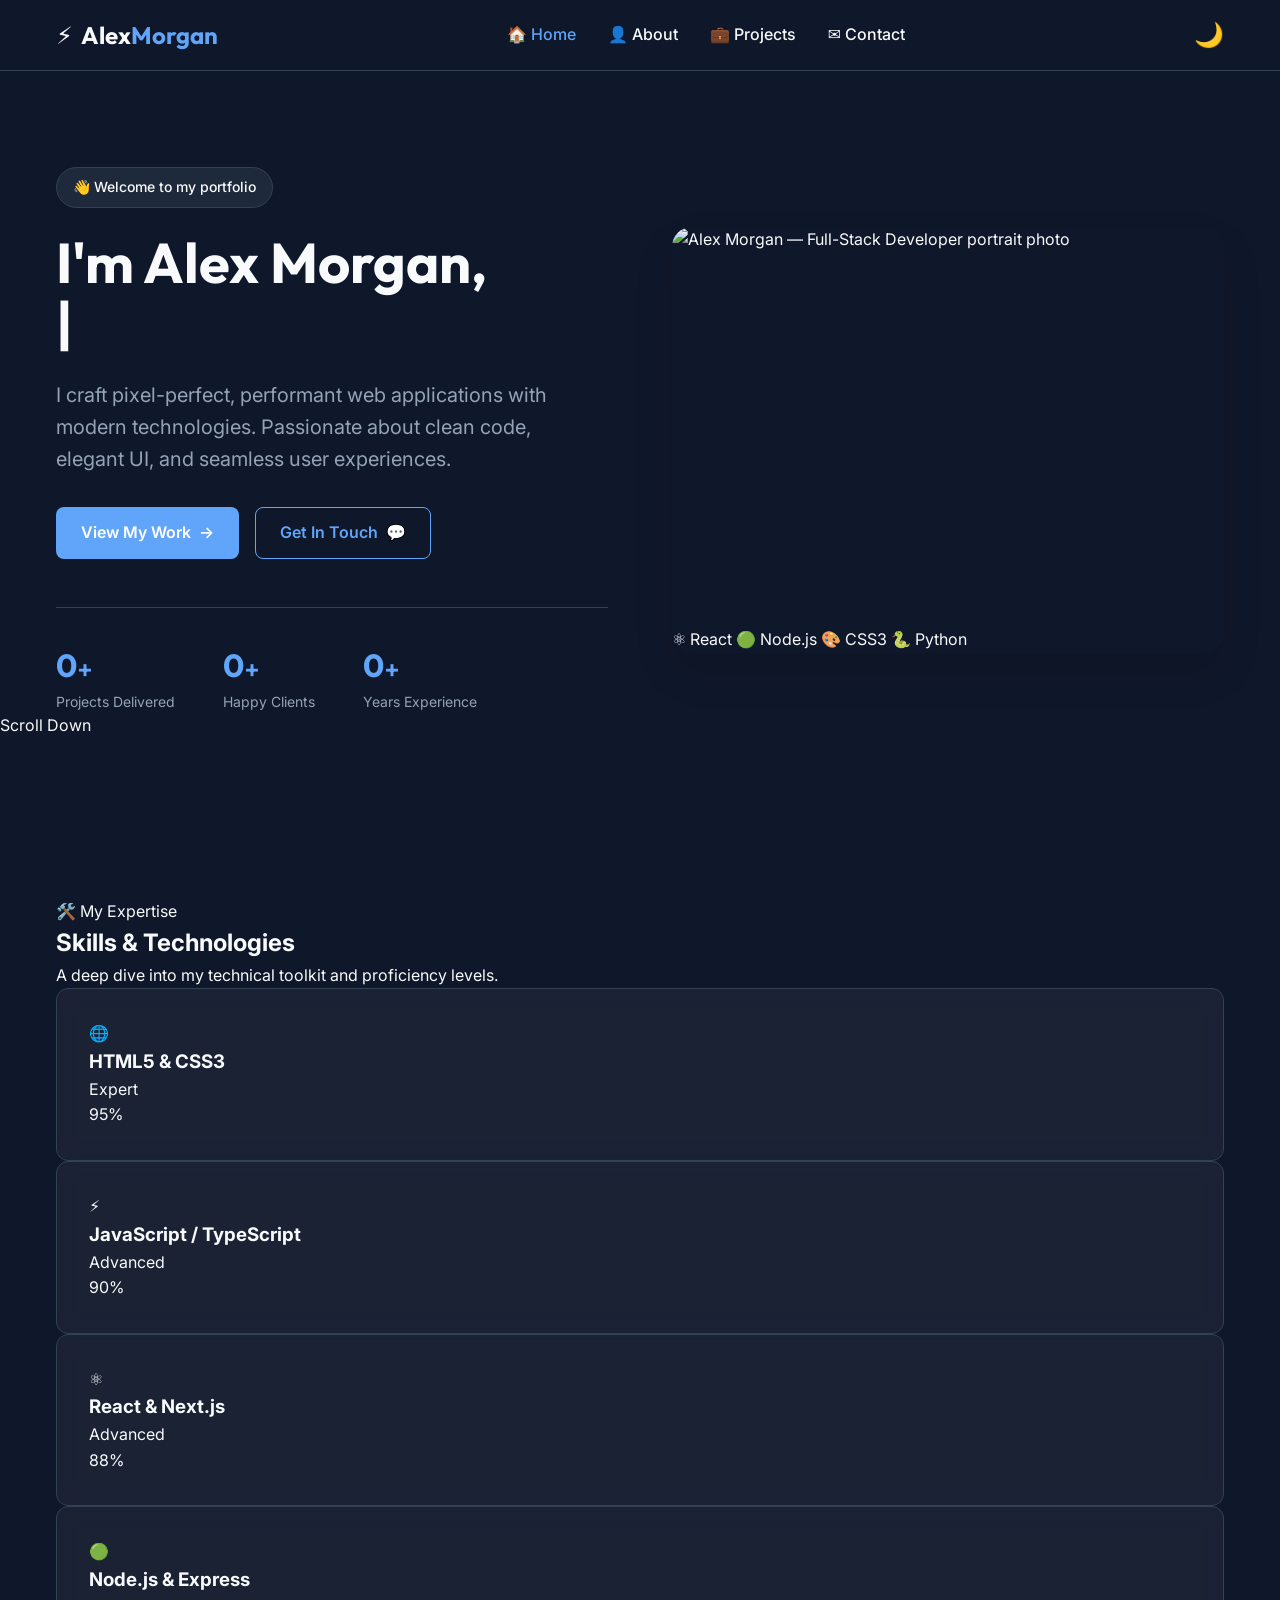
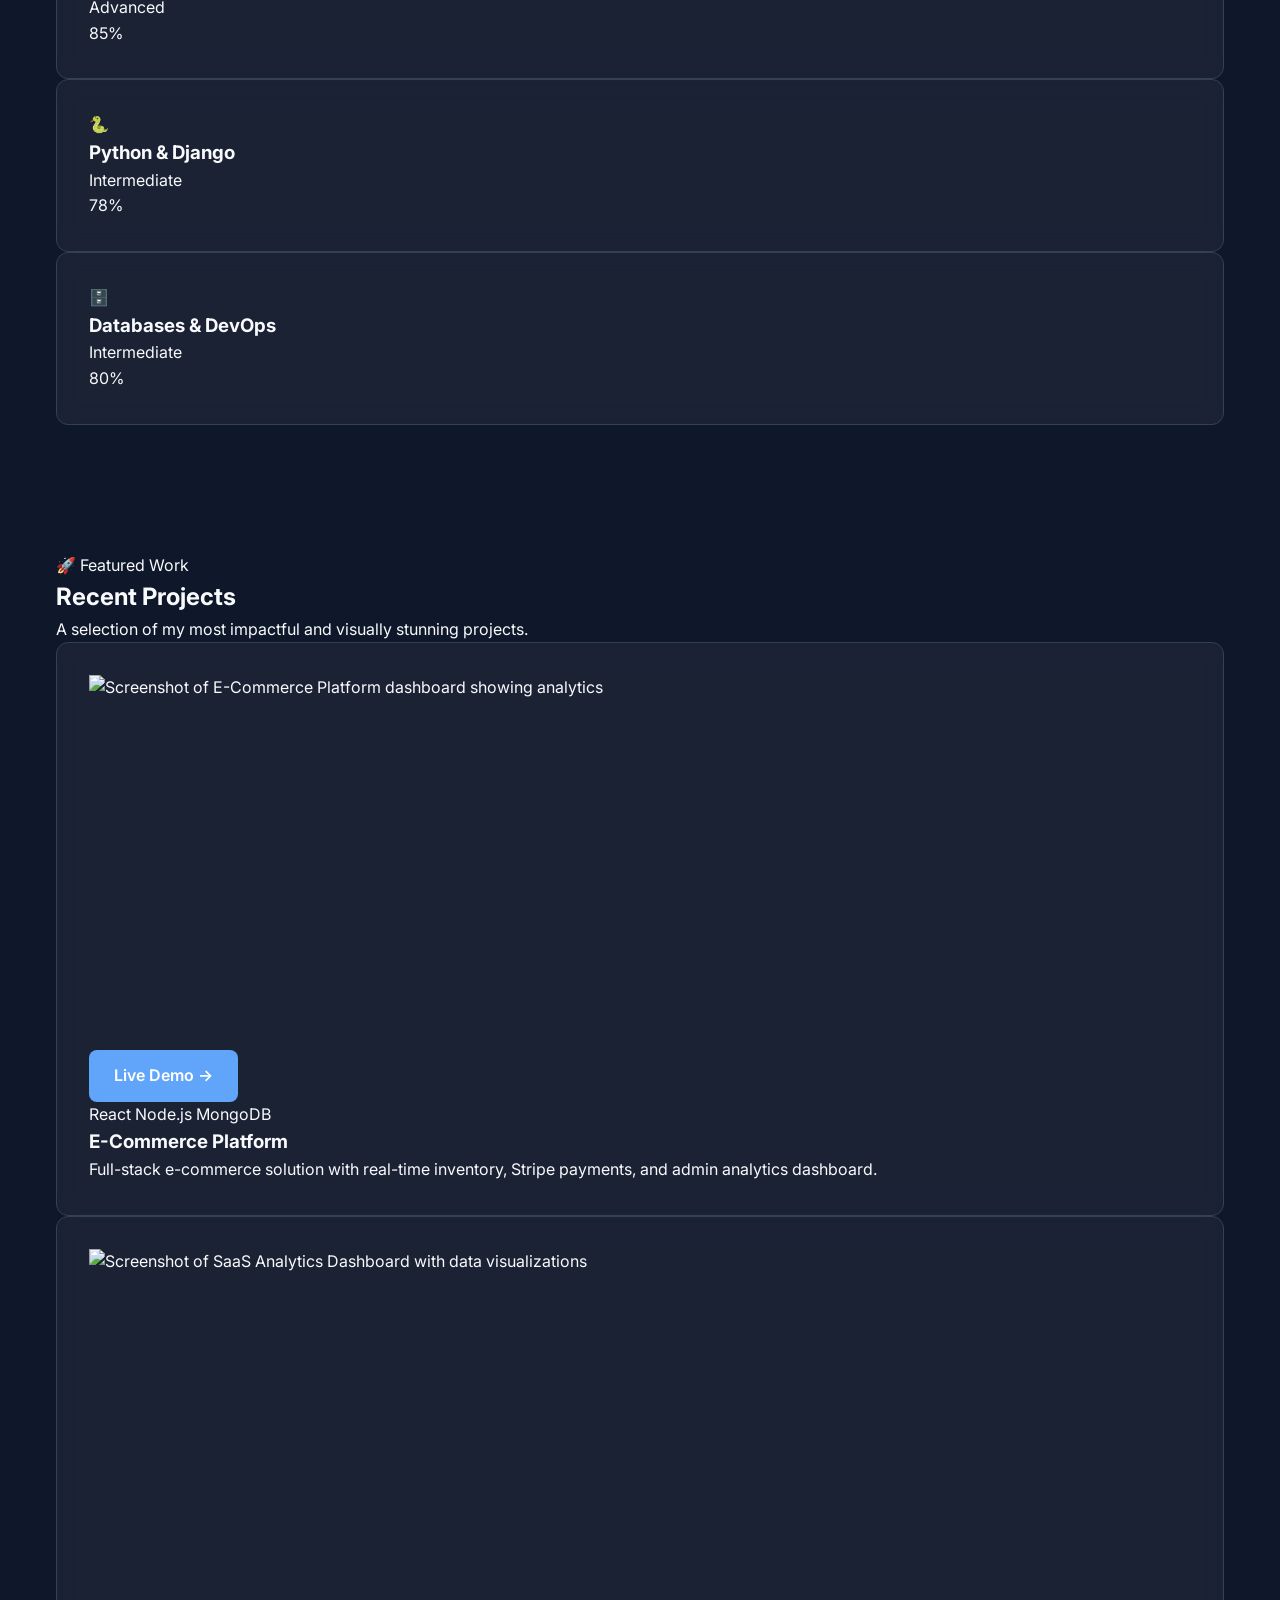
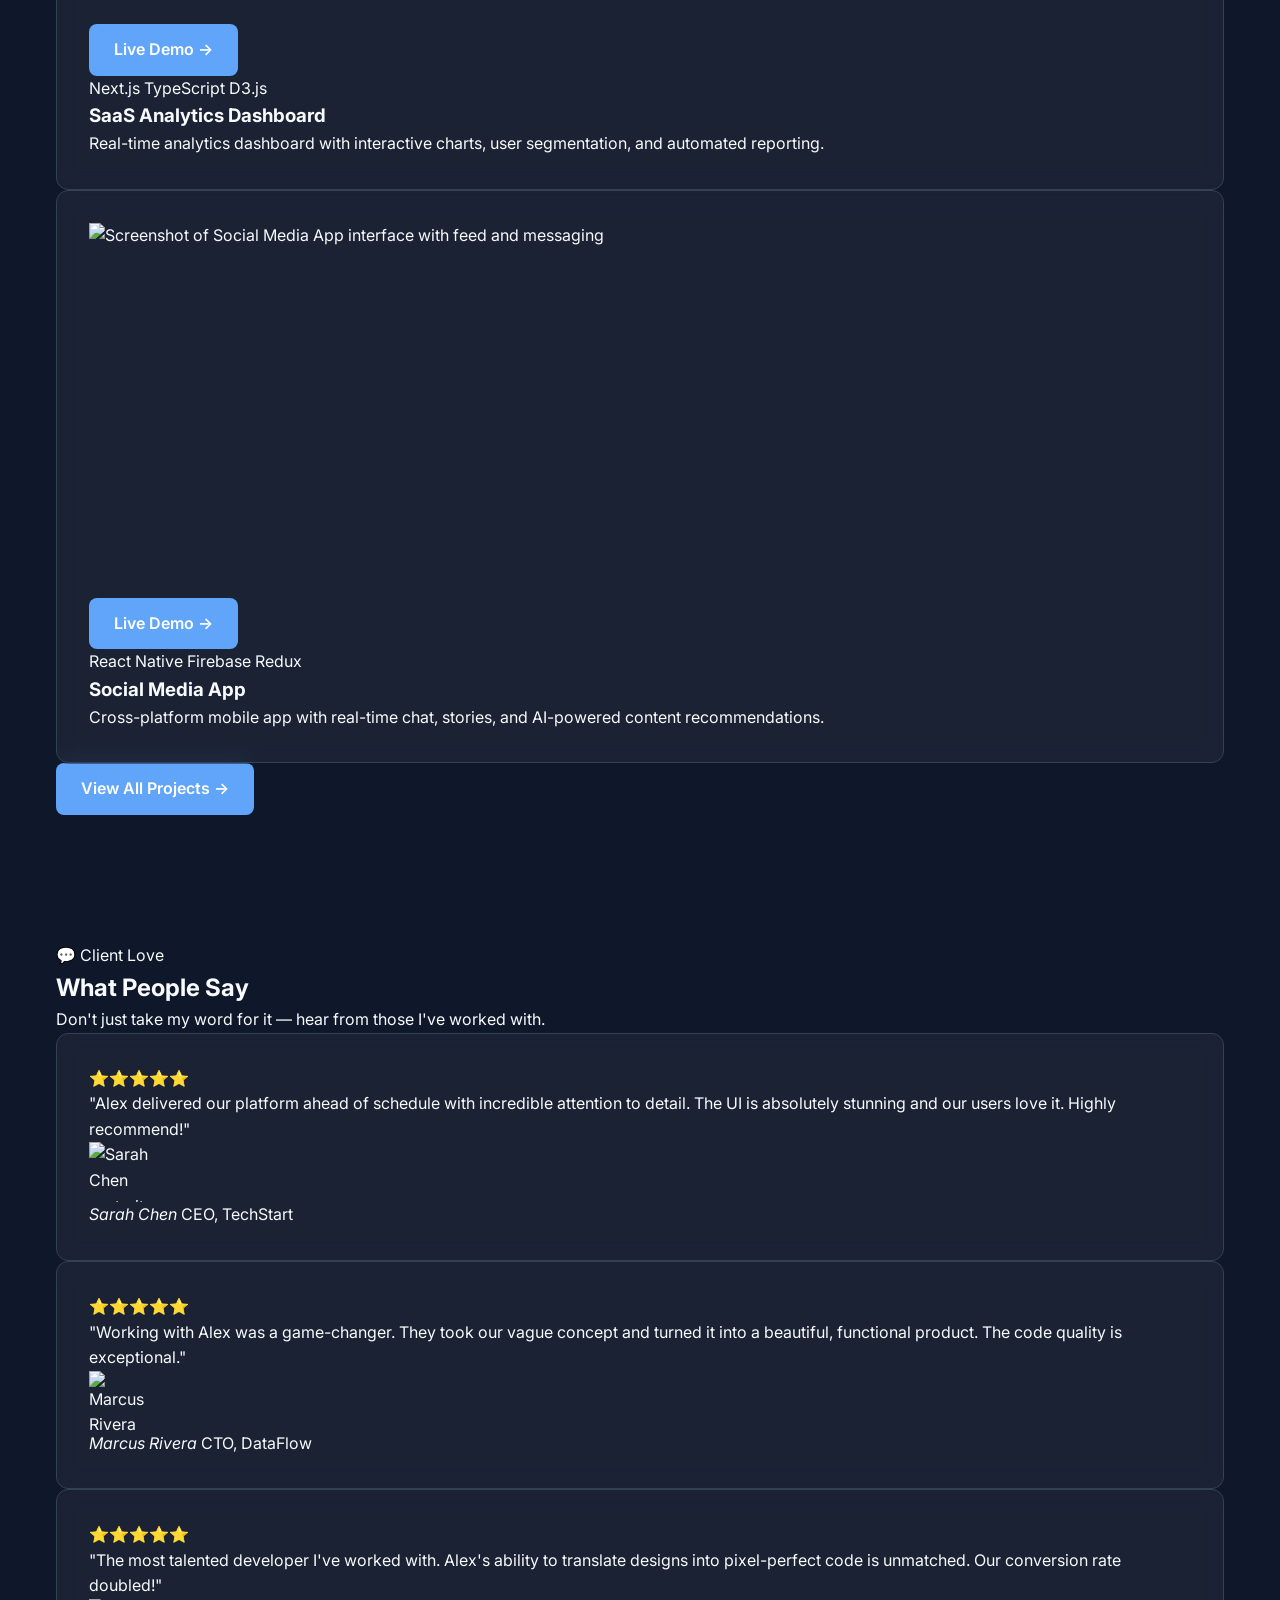
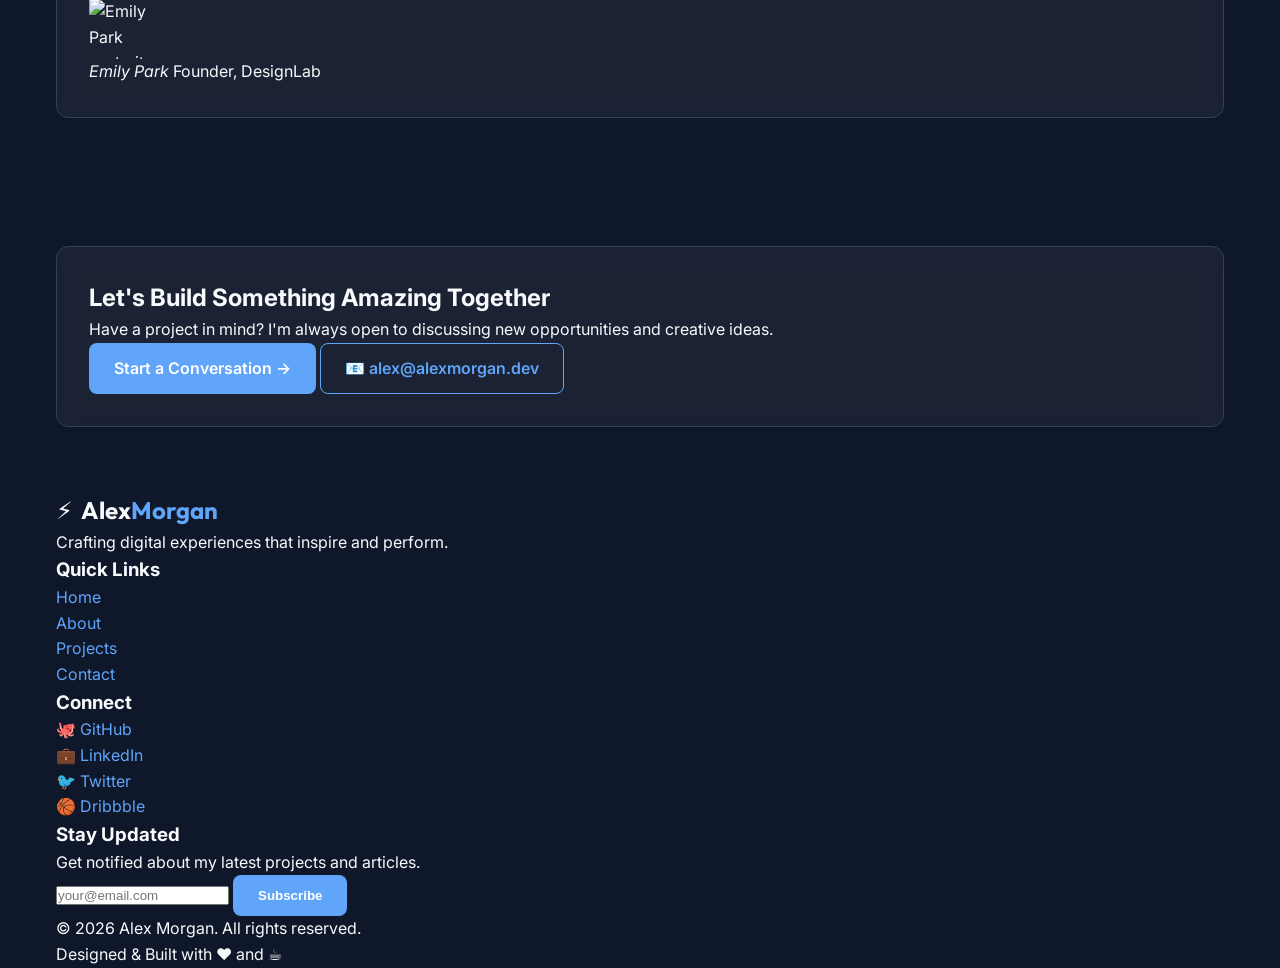
==== Task-2/index.html @ 330549db "feat(task-2): implement advanced responsive css grid layout" ====
<!DOCTYPE html>
<html lang="en" data-theme="dark">
<head>
  <meta charset="UTF-8" />
  <meta name="viewport" content="width=device-width, initial-scale=1.0" />
  <title>Alex Morgan — Full-Stack Developer & Designer</title>
  <meta name="description" content="Alex Morgan is a full-stack developer crafting stunning digital experiences with modern web technologies. View projects, skills, and get in touch." />
  <meta property="og:title" content="Alex Morgan — Full-Stack Developer & Designer" />
  <meta property="og:description" content="Crafting stunning digital experiences with modern web technologies." />
  <meta property="og:type" content="website" />
  <meta property="og:image" content="https://images.unsplash.com/photo-1507003211169-0a1dd7228f2d?w=1200&h=630&fit=crop" />
  <meta name="twitter:card" content="summary_large_image" />
  <link rel="preconnect" href="https://fonts.googleapis.com" />
  <link rel="preconnect" href="https://fonts.gstatic.com" crossorigin />
  <link href="https://fonts.googleapis.com/css2?family=Inter:wght@300;400;500;600;700&family=Outfit:wght@400;500;600;700;800&display=swap" rel="stylesheet" />
  <link rel="stylesheet" href="css/style.css" />
</head>
<body>
  <!-- Animated Background Mesh -->
  <div class="bg-mesh" aria-hidden="true">
    <div class="blob blob--1"></div>
    <div class="blob blob--2"></div>
    <div class="blob blob--3"></div>
  </div>

  <!-- Skip Link -->
  <a href="#main-content" class="skip-link">Skip to main content</a>

  <!-- Header / Navigation -->
  <header class="header" role="banner">
    <nav class="nav container" aria-label="Primary navigation">
      <a href="index.html" class="nav__logo" aria-label="Alex Morgan Home">
        <span class="nav__logo-icon">⚡</span>
        <span class="nav__logo-text">Alex<span class="accent">Morgan</span></span>
      </a>

      <button class="nav__toggle" id="navToggle" aria-label="Toggle navigation menu" aria-expanded="false" aria-controls="navMenu">
        <span class="hamburger"></span>
      </button>

      <ul class="nav__menu" id="navMenu" role="menubar">
        <li role="none"><a href="index.html" class="nav__link" role="menuitem" aria-current="page">🏠 Home</a></li>
        <li role="none"><a href="about.html" class="nav__link" role="menuitem">👤 About</a></li>
        <li role="none"><a href="projects.html" class="nav__link" role="menuitem">💼 Projects</a></li>
        <li role="none"><a href="contact.html" class="nav__link" role="menuitem">✉️ Contact</a></li>
      </ul>

      <button class="theme-toggle" id="themeToggle" aria-label="Toggle dark/light mode" title="Toggle theme">
        <span class="theme-toggle__icon" aria-hidden="true">🌙</span>
      </button>
    </nav>
  </header>

  <!-- Main Content -->
  <main id="main-content">
    <!-- Hero Section -->
    <section class="hero" aria-labelledby="hero-heading">
      <div class="hero__grid container">
        <div class="hero__content">
          <span class="hero__badge scroll-reveal">👋 Welcome to my portfolio</span>
          <h1 id="hero-heading" class="hero__title scroll-reveal">
            I'm Alex Morgan,<br />
            <span class="hero__typed" id="typedText" aria-label="Full-Stack Developer"></span>
            <span class="hero__cursor" aria-hidden="true">|</span>
          </h1>
          <p class="hero__subtitle scroll-reveal">
            I craft pixel-perfect, performant web applications with modern technologies. Passionate about clean code, elegant UI, and seamless user experiences.
          </p>
          <div class="hero__actions scroll-reveal">
            <a href="projects.html" class="btn btn--primary">
              <span>View My Work</span>
              <span aria-hidden="true">→</span>
            </a>
            <a href="contact.html" class="btn btn--outline">
              <span>Get In Touch</span>
              <span aria-hidden="true">💬</span>
            </a>
          </div>
          <div class="hero__stats scroll-reveal">
            <div class="stat">
              <span class="stat__number" data-count="50">0</span><span class="stat__suffix">+</span>
              <span class="stat__label">Projects Delivered</span>
            </div>
            <div class="stat">
              <span class="stat__number" data-count="30">0</span><span class="stat__suffix">+</span>
              <span class="stat__label">Happy Clients</span>
            </div>
            <div class="stat">
              <span class="stat__number" data-count="5">0</span><span class="stat__suffix">+</span>
              <span class="stat__label">Years Experience</span>
            </div>
          </div>
        </div>
        <div class="hero__visual scroll-reveal">
          <div class="hero__avatar-wrapper">
            <img
              src="https://images.unsplash.com/photo-1507003211169-0a1dd7228f2d?w=400&h=400&fit=crop"
              alt="Alex Morgan — Full-Stack Developer portrait photo"
              class="hero__avatar"
              width="400"
              height="400"
              loading="eager"
            />
            <div class="hero__avatar-ring" aria-hidden="true"></div>
            <!-- Floating Badges -->
            <span class="floating-badge floating-badge--1" aria-hidden="true">⚛️ React</span>
            <span class="floating-badge floating-badge--2" aria-hidden="true">🟢 Node.js</span>
            <span class="floating-badge floating-badge--3" aria-hidden="true">🎨 CSS3</span>
            <span class="floating-badge floating-badge--4" aria-hidden="true">🐍 Python</span>
          </div>
        </div>
      </div>
      <div class="hero__scroll-indicator" aria-hidden="true">
        <span>Scroll Down</span>
        <div class="scroll-arrow"></div>
      </div>
    </section>

    <!-- Skills Section -->
    <section class="skills section" aria-labelledby="skills-heading">
      <div class="container">
        <div class="section__header scroll-reveal">
          <span class="section__badge">🛠️ My Expertise</span>
          <h2 id="skills-heading" class="section__title">Skills & Technologies</h2>
          <p class="section__subtitle">A deep dive into my technical toolkit and proficiency levels.</p>
        </div>
        <div class="skills__grid">
          <!-- Skill Card 1 -->
          <div class="skill-card glass-card scroll-reveal" role="article">
            <div class="skill-card__header">
              <span class="skill-card__icon" aria-hidden="true">🌐</span>
              <div>
                <h3 class="skill-card__title">HTML5 & CSS3</h3>
                <span class="skill-card__level">Expert</span>
              </div>
            </div>
            <div class="progress" role="progressbar" aria-valuenow="95" aria-valuemin="0" aria-valuemax="100" aria-label="HTML5 & CSS3 proficiency 95%">
              <div class="progress__bar" data-width="95"></div>
            </div>
            <span class="skill-card__percent">95%</span>
          </div>
          <!-- Skill Card 2 -->
          <div class="skill-card glass-card scroll-reveal" role="article">
            <div class="skill-card__header">
              <span class="skill-card__icon" aria-hidden="true">⚡</span>
              <div>
                <h3 class="skill-card__title">JavaScript / TypeScript</h3>
                <span class="skill-card__level">Advanced</span>
              </div>
            </div>
            <div class="progress" role="progressbar" aria-valuenow="90" aria-valuemin="0" aria-valuemax="100" aria-label="JavaScript proficiency 90%">
              <div class="progress__bar" data-width="90"></div>
            </div>
            <span class="skill-card__percent">90%</span>
          </div>
          <!-- Skill Card 3 -->
          <div class="skill-card glass-card scroll-reveal" role="article">
            <div class="skill-card__header">
              <span class="skill-card__icon" aria-hidden="true">⚛️</span>
              <div>
                <h3 class="skill-card__title">React & Next.js</h3>
                <span class="skill-card__level">Advanced</span>
              </div>
            </div>
            <div class="progress" role="progressbar" aria-valuenow="88" aria-valuemin="0" aria-valuemax="100" aria-label="React proficiency 88%">
              <div class="progress__bar" data-width="88"></div>
            </div>
            <span class="skill-card__percent">88%</span>
          </div>
          <!-- Skill Card 4 -->
          <div class="skill-card glass-card scroll-reveal" role="article">
            <div class="skill-card__header">
              <span class="skill-card__icon" aria-hidden="true">🟢</span>
              <div>
                <h3 class="skill-card__title">Node.js & Express</h3>
                <span class="skill-card__level">Advanced</span>
              </div>
            </div>
            <div class="progress" role="progressbar" aria-valuenow="85" aria-valuemin="0" aria-valuemax="100" aria-label="Node.js proficiency 85%">
              <div class="progress__bar" data-width="85"></div>
            </div>
            <span class="skill-card__percent">85%</span>
          </div>
          <!-- Skill Card 5 -->
          <div class="skill-card glass-card scroll-reveal" role="article">
            <div class="skill-card__header">
              <span class="skill-card__icon" aria-hidden="true">🐍</span>
              <div>
                <h3 class="skill-card__title">Python & Django</h3>
                <span class="skill-card__level">Intermediate</span>
              </div>
            </div>
            <div class="progress" role="progressbar" aria-valuenow="78" aria-valuemin="0" aria-valuemax="100" aria-label="Python proficiency 78%">
              <div class="progress__bar" data-width="78"></div>
            </div>
            <span class="skill-card__percent">78%</span>
          </div>
          <!-- Skill Card 6 -->
          <div class="skill-card glass-card scroll-reveal" role="article">
            <div class="skill-card__header">
              <span class="skill-card__icon" aria-hidden="true">🗄️</span>
              <div>
                <h3 class="skill-card__title">Databases & DevOps</h3>
                <span class="skill-card__level">Intermediate</span>
              </div>
            </div>
            <div class="progress" role="progressbar" aria-valuenow="80" aria-valuemin="0" aria-valuemax="100" aria-label="Databases proficiency 80%">
              <div class="progress__bar" data-width="80"></div>
            </div>
            <span class="skill-card__percent">80%</span>
          </div>
        </div>
      </div>
    </section>

    <!-- Featured Projects Section -->
    <section class="projects section" aria-labelledby="projects-heading">
      <div class="container">
        <div class="section__header scroll-reveal">
          <span class="section__badge">🚀 Featured Work</span>
          <h2 id="projects-heading" class="section__title">Recent Projects</h2>
          <p class="section__subtitle">A selection of my most impactful and visually stunning projects.</p>
        </div>
        <div class="projects__grid">
          <!-- Project Card 1 -->
          <article class="project-card glass-card scroll-reveal" aria-labelledby="proj1-title">
            <div class="project-card__image-wrapper">
              <img
                src="https://images.unsplash.com/photo-1460925895917-afdab827c52f?w=600&h=375&fit=crop"
                alt="Screenshot of E-Commerce Platform dashboard showing analytics"
                class="project-card__image"
                width="600"
                height="375"
                loading="lazy"
              />
              <div class="project-card__overlay">
                <a href="#" class="btn btn--small btn--primary" aria-label="View live demo of E-Commerce Platform">Live Demo →</a>
              </div>
            </div>
            <div class="project-card__content">
              <div class="project-card__tags" aria-label="Technologies used">
                <span class="tag">React</span>
                <span class="tag">Node.js</span>
                <span class="tag">MongoDB</span>
              </div>
              <h3 id="proj1-title" class="project-card__title">E-Commerce Platform</h3>
              <p class="project-card__desc">Full-stack e-commerce solution with real-time inventory, Stripe payments, and admin analytics dashboard.</p>
            </div>
          </article>
          <!-- Project Card 2 -->
          <article class="project-card glass-card scroll-reveal" aria-labelledby="proj2-title">
            <div class="project-card__image-wrapper">
              <img
                src="https://images.unsplash.com/photo-1551288049-bebda4e38f71?w=600&h=375&fit=crop"
                alt="Screenshot of SaaS Analytics Dashboard with data visualizations"
                class="project-card__image"
                width="600"
                height="375"
                loading="lazy"
              />
              <div class="project-card__overlay">
                <a href="#" class="btn btn--small btn--primary" aria-label="View live demo of SaaS Analytics Dashboard">Live Demo →</a>
              </div>
            </div>
            <div class="project-card__content">
              <div class="project-card__tags" aria-label="Technologies used">
                <span class="tag">Next.js</span>
                <span class="tag">TypeScript</span>
                <span class="tag">D3.js</span>
              </div>
              <h3 id="proj2-title" class="project-card__title">SaaS Analytics Dashboard</h3>
              <p class="project-card__desc">Real-time analytics dashboard with interactive charts, user segmentation, and automated reporting.</p>
            </div>
          </article>
          <!-- Project Card 3 -->
          <article class="project-card glass-card scroll-reveal" aria-labelledby="proj3-title">
            <div class="project-card__image-wrapper">
              <img
                src="https://images.unsplash.com/photo-1611162617474-5b21e879e113?w=600&h=375&fit=crop"
                alt="Screenshot of Social Media App interface with feed and messaging"
                class="project-card__image"
                width="600"
                height="375"
                loading="lazy"
              />
              <div class="project-card__overlay">
                <a href="#" class="btn btn--small btn--primary" aria-label="View live demo of Social Media App">Live Demo →</a>
              </div>
            </div>
            <div class="project-card__content">
              <div class="project-card__tags" aria-label="Technologies used">
                <span class="tag">React Native</span>
                <span class="tag">Firebase</span>
                <span class="tag">Redux</span>
              </div>
              <h3 id="proj3-title" class="project-card__title">Social Media App</h3>
              <p class="project-card__desc">Cross-platform mobile app with real-time chat, stories, and AI-powered content recommendations.</p>
            </div>
          </article>
        </div>
        <div class="projects__cta scroll-reveal">
          <a href="projects.html" class="btn btn--primary">View All Projects →</a>
        </div>
      </div>
    </section>

    <!-- Testimonials Section -->
    <section class="testimonials section" aria-labelledby="testimonials-heading">
      <div class="container">
        <div class="section__header scroll-reveal">
          <span class="section__badge">💬 Client Love</span>
          <h2 id="testimonials-heading" class="section__title">What People Say</h2>
          <p class="section__subtitle">Don't just take my word for it — hear from those I've worked with.</p>
        </div>
        <div class="testimonials__grid">
          <!-- Testimonial 1 -->
          <blockquote class="testimonial-card glass-card scroll-reveal" aria-label="Testimonial from Sarah Chen, CEO at TechStart">
            <div class="testimonial-card__stars" aria-label="5 out of 5 stars">⭐⭐⭐⭐⭐</div>
            <p class="testimonial-card__text">"Alex delivered our platform ahead of schedule with incredible attention to detail. The UI is absolutely stunning and our users love it. Highly recommend!"</p>
            <footer class="testimonial-card__author">
              <img src="https://images.unsplash.com/photo-1494790108377-be9c29b29330?w=60&h=60&fit=crop" alt="Sarah Chen portrait" class="testimonial-card__avatar" width="60" height="60" loading="lazy" />
              <div>
                <cite class="testimonial-card__name">Sarah Chen</cite>
                <span class="testimonial-card__role">CEO, TechStart</span>
              </div>
            </footer>
          </blockquote>
          <!-- Testimonial 2 -->
          <blockquote class="testimonial-card glass-card scroll-reveal" aria-label="Testimonial from Marcus Rivera, CTO at DataFlow">
            <div class="testimonial-card__stars" aria-label="5 out of 5 stars">⭐⭐⭐⭐⭐</div>
            <p class="testimonial-card__text">"Working with Alex was a game-changer. They took our vague concept and turned it into a beautiful, functional product. The code quality is exceptional."</p>
            <footer class="testimonial-card__author">
              <img src="https://images.unsplash.com/photo-1507003211169-0a1dd7228f2d?w=60&h=60&fit=crop" alt="Marcus Rivera portrait" class="testimonial-card__avatar" width="60" height="60" loading="lazy" />
              <div>
                <cite class="testimonial-card__name">Marcus Rivera</cite>
                <span class="testimonial-card__role">CTO, DataFlow</span>
              </div>
            </footer>
          </blockquote>
          <!-- Testimonial 3 -->
          <blockquote class="testimonial-card glass-card scroll-reveal" aria-label="Testimonial from Emily Park, Founder at DesignLab">
            <div class="testimonial-card__stars" aria-label="5 out of 5 stars">⭐⭐⭐⭐⭐</div>
            <p class="testimonial-card__text">"The most talented developer I've worked with. Alex's ability to translate designs into pixel-perfect code is unmatched. Our conversion rate doubled!"</p>
            <footer class="testimonial-card__author">
              <img src="https://images.unsplash.com/photo-1438761681033-6461ffad8d80?w=60&h=60&fit=crop" alt="Emily Park portrait" class="testimonial-card__avatar" width="60" height="60" loading="lazy" />
              <div>
                <cite class="testimonial-card__name">Emily Park</cite>
                <span class="testimonial-card__role">Founder, DesignLab</span>
              </div>
            </footer>
          </blockquote>
        </div>
      </div>
    </section>

    <!-- CTA Section -->
    <section class="cta section" aria-labelledby="cta-heading">
      <div class="container">
        <div class="cta__card glass-card scroll-reveal">
          <h2 id="cta-heading" class="cta__title">Let's Build Something Amazing Together</h2>
          <p class="cta__text">Have a project in mind? I'm always open to discussing new opportunities and creative ideas.</p>
          <div class="cta__actions">
            <a href="contact.html" class="btn btn--primary btn--lg">Start a Conversation →</a>
            <a href="mailto:alex@alexmorgan.dev" class="btn btn--outline btn--lg">📧 alex@alexmorgan.dev</a>
          </div>
        </div>
      </div>
    </section>
  </main>

  <!-- Footer -->
  <footer class="footer" role="contentinfo">
    <div class="footer__grid container">
      <div class="footer__brand">
        <a href="index.html" class="nav__logo" aria-label="Alex Morgan Home">
          <span class="nav__logo-icon">⚡</span>
          <span class="nav__logo-text">Alex<span class="accent">Morgan</span></span>
        </a>
        <p class="footer__tagline">Crafting digital experiences that inspire and perform.</p>
      </div>
      <div class="footer__links">
        <h3 class="footer__heading">Quick Links</h3>
        <ul>
          <li><a href="index.html">Home</a></li>
          <li><a href="about.html">About</a></li>
          <li><a href="projects.html">Projects</a></li>
          <li><a href="contact.html">Contact</a></li>
        </ul>
      </div>
      <div class="footer__links">
        <h3 class="footer__heading">Connect</h3>
        <ul>
          <li><a href="https://github.com" target="_blank" rel="noopener noreferrer">🐙 GitHub</a></li>
          <li><a href="https://linkedin.com" target="_blank" rel="noopener noreferrer">💼 LinkedIn</a></li>
          <li><a href="https://twitter.com" target="_blank" rel="noopener noreferrer">🐦 Twitter</a></li>
          <li><a href="https://dribbble.com" target="_blank" rel="noopener noreferrer">🏀 Dribbble</a></li>
        </ul>
      </div>
      <div class="footer__newsletter">
        <h3 class="footer__heading">Stay Updated</h3>
        <p>Get notified about my latest projects and articles.</p>
        <form class="footer__form" aria-label="Newsletter signup">
          <input type="email" placeholder="your@email.com" aria-label="Email address" required />
          <button type="submit" class="btn btn--primary btn--small">Subscribe</button>
        </form>
      </div>
    </div>
    <div class="footer__bottom container">
      <p>&copy; 2026 Alex Morgan. All rights reserved.</p>
      <p>Designed & Built with ❤️ and ☕</p>
    </div>
  </footer>

  <script src="js/main.js"></script>
</body>
</html>
---- Task-2/css/style.css ----
/* ==========================================================================
   Base & Variables
   ========================================================================== */

:root {
  /* Color Palette - Light Mode */
  --bg-color: #ffffff;
  --bg-color-alt: #f8fafc;
  --text-color: #0f172a;
  --text-color-muted: #64748b;
  --primary-color: #3b82f6;
  --primary-color-hover: #2563eb;
  --accent-color: #8b5cf6;
  --border-color: #e2e8f0;
  
  /* Typography */
  --font-family-base: 'Inter', system-ui, -apple-system, sans-serif;
  --font-family-heading: 'Outfit', system-ui, -apple-system, sans-serif;
  
  /* Layout */
  --container-width: 1200px;
  --spacing-unit: 1rem;
  
  /* Transitions */
  --transition-fast: 0.2s ease;
  --transition-normal: 0.3s ease;
}

[data-theme="dark"] {
  --bg-color: #0f172a;
  --bg-color-alt: #1e293b;
  --text-color: #f8fafc;
  --text-color-muted: #94a3b8;
  --primary-color: #60a5fa;
  --primary-color-hover: #93c5fd;
  --border-color: #334155;
}

/* Reset & Box Sizing */
*, *::before, *::after {
  box-sizing: border-box;
  margin: 0;
  padding: 0;
}

body {
  font-family: var(--font-family-base);
  color: var(--text-color);
  background-color: var(--bg-color);
  line-height: 1.6;
  transition: background-color var(--transition-normal), color var(--transition-normal);
}

a {
  text-decoration: none;
  color: var(--primary-color);
}

ul {
  list-style: none;
}

img {
  max-width: 100%;
  height: auto;
  display: block;
}

/* ==========================================================================
   Layout & Utilities
   ========================================================================== */

.container {
  width: 100%;
  max-width: var(--container-width);
  margin: 0 auto;
  padding: 0 var(--spacing-unit);
}

.section {
  padding: calc(var(--spacing-unit) * 4) 0;
}

.glass-card {
  background: rgba(255, 255, 255, 0.05);
  backdrop-filter: blur(10px);
  border: 1px solid var(--border-color);
  border-radius: 12px;
  padding: 2rem;
}

/* Skip link for accessibility */
.skip-link {
  position: absolute;
  top: -100px;
  left: 50%;
  transform: translateX(-50%);
  background: var(--primary-color);
  color: white;
  padding: 8px 16px;
  z-index: 1000;
  transition: top var(--transition-fast);
}

.skip-link:focus {
  top: 10px;
}

/* ==========================================================================
   Components
   ========================================================================== */

/* Header & Navigation */
.header {
  position: sticky;
  top: 0;
  background-color: var(--bg-color);
  border-bottom: 1px solid var(--border-color);
  z-index: 100;
  padding: 1rem 0;
}

.nav {
  display: flex;
  justify-content: space-between;
  align-items: center;
}

.nav__logo {
  font-family: var(--font-family-heading);
  font-weight: 700;
  font-size: 1.5rem;
  color: var(--text-color);
  display: flex;
  align-items: center;
  gap: 0.5rem;
}

.nav__logo .accent {
  color: var(--primary-color);
}

.nav__menu {
  display: flex;
  gap: 2rem;
}

.nav__link {
  color: var(--text-color);
  font-weight: 500;
  transition: color var(--transition-fast);
}

.nav__link:hover, .nav__link[aria-current="page"] {
  color: var(--primary-color);
}

.theme-toggle {
  background: none;
  border: none;
  cursor: pointer;
  font-size: 1.5rem;
  color: var(--text-color);
}

.nav__toggle {
  display: none;
  background: none;
  border: none;
  cursor: pointer;
  padding: 0.5rem;
}

.hamburger, .hamburger::before, .hamburger::after {
  display: block;
  width: 24px;
  height: 2px;
  background-color: var(--text-color);
  transition: transform var(--transition-fast);
}
.hamburger::before, .hamburger::after {
  content: '';
  position: absolute;
}
.hamburger::before { transform: translateY(-8px); }
.hamburger::after { transform: translateY(8px); }

/* Buttons */
.btn {
  display: inline-flex;
  align-items: center;
  justify-content: center;
  padding: 0.75rem 1.5rem;
  border-radius: 8px;
  font-weight: 600;
  cursor: pointer;
  transition: all var(--transition-fast);
  gap: 0.5rem;
  border: 1px solid transparent;
}

.btn--primary {
  background-color: var(--primary-color);
  color: #fff;
}

.btn--primary:hover {
  background-color: var(--primary-color-hover);
}

.btn--outline {
  border-color: var(--primary-color);
  color: var(--primary-color);
  background: transparent;
}

.btn--outline:hover {
  background-color: var(--primary-color);
  color: #fff;
}

/* Hero Section */
.hero {
  padding: calc(var(--spacing-unit) * 6) 0;
  overflow: hidden;
}

.hero__grid {
  display: grid;
  grid-template-columns: 1fr 1fr;
  gap: 4rem;
  align-items: center;
}

.hero__badge {
  display: inline-block;
  padding: 0.5rem 1rem;
  background-color: var(--bg-color-alt);
  border: 1px solid var(--border-color);
  border-radius: 999px;
  font-size: 0.875rem;
  font-weight: 500;
  margin-bottom: 1.5rem;
}

.hero__title {
  font-family: var(--font-family-heading);
  font-size: 3.5rem;
  line-height: 1.1;
  margin-bottom: 1.5rem;
}

.hero__subtitle {
  font-size: 1.25rem;
  color: var(--text-color-muted);
  margin-bottom: 2rem;
  max-width: 500px;
}

.hero__actions {
  display: flex;
  gap: 1rem;
  margin-bottom: 3rem;
}

.hero__stats {
  display: flex;
  gap: 3rem;
  border-top: 1px solid var(--border-color);
  padding-top: 2rem;
}

.stat__number {
  font-family: var(--font-family-heading);
  font-size: 2rem;
  font-weight: 700;
  color: var(--primary-color);
}

.stat__suffix {
  font-size: 1.5rem;
  color: var(--primary-color);
  font-weight: 700;
}

.stat__label {
  display: block;
  font-size: 0.875rem;
  color: var(--text-color-muted);
}

.hero__visual {
  position: relative;
}

.hero__avatar-wrapper {
  position: relative;
  border-radius: 20px;
  overflow: hidden;
  box-shadow: 0 20px 40px rgba(0,0,0,0.1);
}

.hero__floating-card {
  position: absolute;
  bottom: -20px;
  left: -20px;
  display: flex;
  align-items: center;
  gap: 1rem;
  animation: float 6s ease-in-out infinite;
}

@keyframes float {
  0% { transform: translateY(0px); }
  50% { transform: translateY(-15px); }
  100% { transform: translateY(0px); }
}

/* ==========================================================================
   Responsive Design
   ========================================================================== */

@media (max-width: 768px) {
  .nav__menu {
    display: none; /* In a real app, this would be toggled via JS */
  }
  
  .nav__toggle {
    display: block;
  }
  
  .hero__grid {
    grid-template-columns: 1fr;
    text-align: center;
  }
  
  .hero__title {
    font-size: 2.5rem;
  }
  
  .hero__subtitle {
    margin-left: auto;
    margin-right: auto;
  }
  
  .hero__actions {
    justify-content: center;
  }
  
  .hero__stats {
    justify-content: center;
    flex-wrap: wrap;
    gap: 1.5rem;
  }
  
  .hero__floating-card {
    display: none;
  }
}
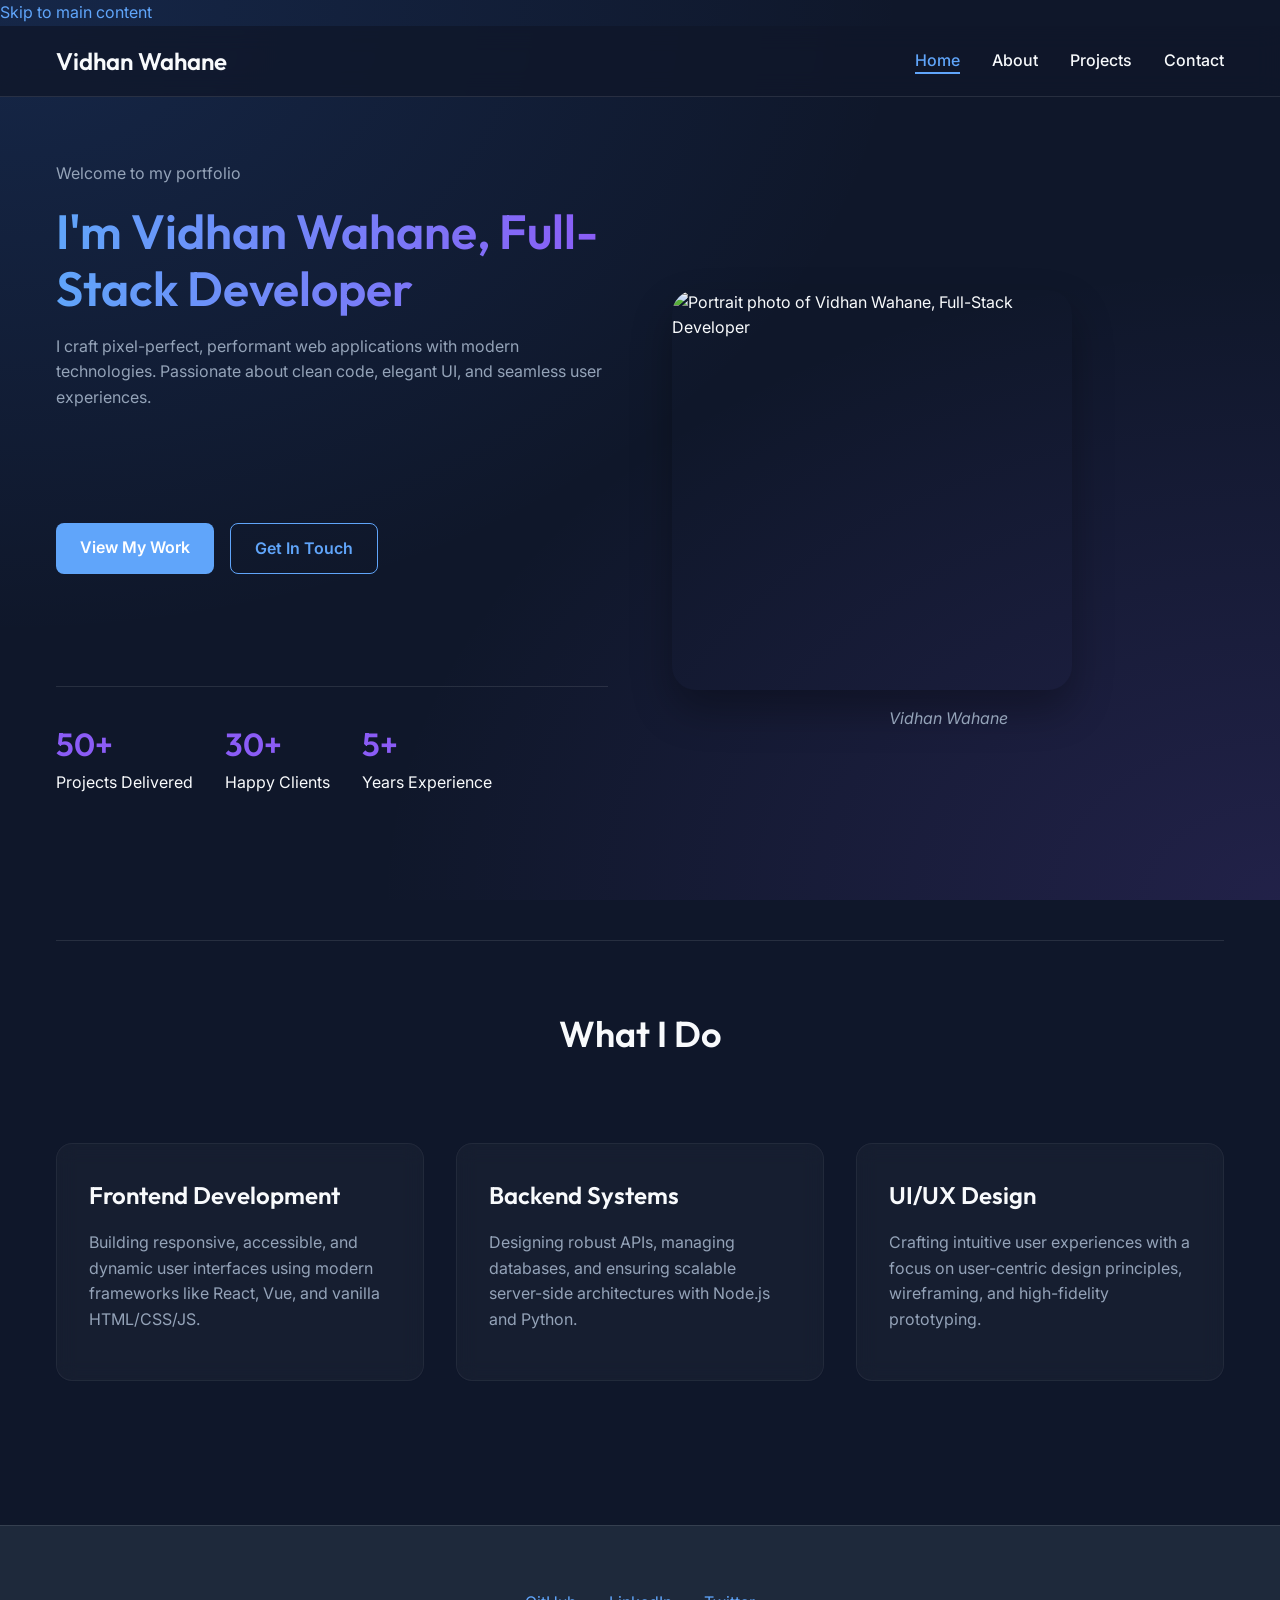
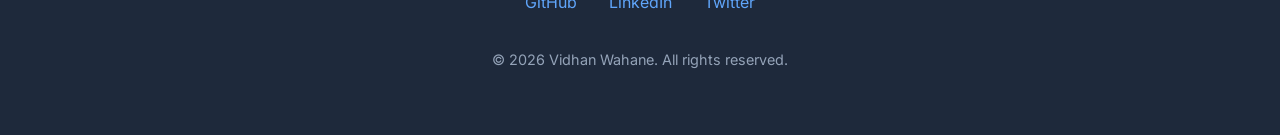
==== commit d029f108: "Update Task-2/index.html" ====
--- a/Task-2/index.html
+++ b/Task-2/index.html
@@ -1,416 +1,101 @@
 <!DOCTYPE html>
-<html lang="en" data-theme="dark">
+<html lang="en">
 <head>
-  <meta charset="UTF-8" />
-  <meta name="viewport" content="width=device-width, initial-scale=1.0" />
-  <title>Alex Morgan — Full-Stack Developer & Designer</title>
-  <meta name="description" content="Alex Morgan is a full-stack developer crafting stunning digital experiences with modern web technologies. View projects, skills, and get in touch." />
-  <meta property="og:title" content="Alex Morgan — Full-Stack Developer & Designer" />
-  <meta property="og:description" content="Crafting stunning digital experiences with modern web technologies." />
-  <meta property="og:type" content="website" />
-  <meta property="og:image" content="https://images.unsplash.com/photo-1507003211169-0a1dd7228f2d?w=1200&h=630&fit=crop" />
-  <meta name="twitter:card" content="summary_large_image" />
-  <link rel="preconnect" href="https://fonts.googleapis.com" />
-  <link rel="preconnect" href="https://fonts.gstatic.com" crossorigin />
-  <link href="https://fonts.googleapis.com/css2?family=Inter:wght@300;400;500;600;700&family=Outfit:wght@400;500;600;700;800&display=swap" rel="stylesheet" />
-  <link rel="stylesheet" href="css/style.css" />
+  <meta charset="UTF-8">
+  <meta name="viewport" content="width=device-width, initial-scale=1.0">
+  <title>Vidhan Wahane - Full-Stack Developer & Designer</title>
+  <meta name="description" content="Vidhan Wahane is a full-stack developer crafting stunning digital experiences with modern web technologies. View projects, skills, and get in touch.">
+  <link rel="preconnect" href="https://fonts.googleapis.com">
+  <link rel="preconnect" href="https://fonts.gstatic.com" crossorigin>
+  <link href="https://fonts.googleapis.com/css2?family=Inter:wght@300;400;500;600;700&family=Outfit:wght@400;500;600;700;800&display=swap" rel="stylesheet">
+  <link rel="stylesheet" href="css/style.css">
 </head>
 <body>
-  <!-- Animated Background Mesh -->
-  <div class="bg-mesh" aria-hidden="true">
-    <div class="blob blob--1"></div>
-    <div class="blob blob--2"></div>
-    <div class="blob blob--3"></div>
-  </div>
 
-  <!-- Skip Link -->
-  <a href="#main-content" class="skip-link">Skip to main content</a>
+  <!-- Skip Link for Accessibility -->
+  <a href="#main-content">Skip to main content</a>
 
   <!-- Header / Navigation -->
-  <header class="header" role="banner">
-    <nav class="nav container" aria-label="Primary navigation">
-      <a href="index.html" class="nav__logo" aria-label="Alex Morgan Home">
-        <span class="nav__logo-icon">⚡</span>
-        <span class="nav__logo-text">Alex<span class="accent">Morgan</span></span>
+  <header role="banner">
+    <nav aria-label="Primary navigation">
+      <a href="index.html" aria-label="Vidhan Wahane Home">
+        <strong>Vidhan Wahane</strong>
       </a>
 
-      <button class="nav__toggle" id="navToggle" aria-label="Toggle navigation menu" aria-expanded="false" aria-controls="navMenu">
-        <span class="hamburger"></span>
-      </button>
-
-      <ul class="nav__menu" id="navMenu" role="menubar">
-        <li role="none"><a href="index.html" class="nav__link" role="menuitem" aria-current="page">🏠 Home</a></li>
-        <li role="none"><a href="about.html" class="nav__link" role="menuitem">👤 About</a></li>
-        <li role="none"><a href="projects.html" class="nav__link" role="menuitem">💼 Projects</a></li>
-        <li role="none"><a href="contact.html" class="nav__link" role="menuitem">✉️ Contact</a></li>
+      <ul role="menubar">
+        <li role="none"><a href="index.html" role="menuitem" aria-current="page">Home</a></li>
+        <li role="none"><a href="about.html" role="menuitem">About</a></li>
+        <li role="none"><a href="projects.html" role="menuitem">Projects</a></li>
+        <li role="none"><a href="contact.html" role="menuitem">Contact</a></li>
       </ul>
-
-      <button class="theme-toggle" id="themeToggle" aria-label="Toggle dark/light mode" title="Toggle theme">
-        <span class="theme-toggle__icon" aria-hidden="true">🌙</span>
-      </button>
     </nav>
   </header>
 
   <!-- Main Content -->
   <main id="main-content">
+    
     <!-- Hero Section -->
-    <section class="hero" aria-labelledby="hero-heading">
-      <div class="hero__grid container">
-        <div class="hero__content">
-          <span class="hero__badge scroll-reveal">👋 Welcome to my portfolio</span>
-          <h1 id="hero-heading" class="hero__title scroll-reveal">
-            I'm Alex Morgan,<br />
-            <span class="hero__typed" id="typedText" aria-label="Full-Stack Developer"></span>
-            <span class="hero__cursor" aria-hidden="true">|</span>
-          </h1>
-          <p class="hero__subtitle scroll-reveal">
-            I craft pixel-perfect, performant web applications with modern technologies. Passionate about clean code, elegant UI, and seamless user experiences.
-          </p>
-          <div class="hero__actions scroll-reveal">
-            <a href="projects.html" class="btn btn--primary">
-              <span>View My Work</span>
-              <span aria-hidden="true">→</span>
-            </a>
-            <a href="contact.html" class="btn btn--outline">
-              <span>Get In Touch</span>
-              <span aria-hidden="true">💬</span>
-            </a>
-          </div>
-          <div class="hero__stats scroll-reveal">
-            <div class="stat">
-              <span class="stat__number" data-count="50">0</span><span class="stat__suffix">+</span>
-              <span class="stat__label">Projects Delivered</span>
-            </div>
-            <div class="stat">
-              <span class="stat__number" data-count="30">0</span><span class="stat__suffix">+</span>
-              <span class="stat__label">Happy Clients</span>
-            </div>
-            <div class="stat">
-              <span class="stat__number" data-count="5">0</span><span class="stat__suffix">+</span>
-              <span class="stat__label">Years Experience</span>
-            </div>
-          </div>
-        </div>
-        <div class="hero__visual scroll-reveal">
-          <div class="hero__avatar-wrapper">
-            <img
-              src="https://images.unsplash.com/photo-1507003211169-0a1dd7228f2d?w=400&h=400&fit=crop"
-              alt="Alex Morgan — Full-Stack Developer portrait photo"
-              class="hero__avatar"
-              width="400"
-              height="400"
-              loading="eager"
-            />
-            <div class="hero__avatar-ring" aria-hidden="true"></div>
-            <!-- Floating Badges -->
-            <span class="floating-badge floating-badge--1" aria-hidden="true">⚛️ React</span>
-            <span class="floating-badge floating-badge--2" aria-hidden="true">🟢 Node.js</span>
-            <span class="floating-badge floating-badge--3" aria-hidden="true">🎨 CSS3</span>
-            <span class="floating-badge floating-badge--4" aria-hidden="true">🐍 Python</span>
-          </div>
-        </div>
-      </div>
-      <div class="hero__scroll-indicator" aria-hidden="true">
-        <span>Scroll Down</span>
-        <div class="scroll-arrow"></div>
-      </div>
+    <section aria-labelledby="hero-heading">
+      <header>
+        <p>Welcome to my portfolio</p>
+        <h1 id="hero-heading">I'm Vidhan Wahane, Full-Stack Developer</h1>
+        <p>I craft pixel-perfect, performant web applications with modern technologies. Passionate about clean code, elegant UI, and seamless user experiences.</p>
+      </header>
+
+      <nav aria-label="Hero actions">
+        <a href="projects.html">View My Work</a>
+        <a href="contact.html">Get In Touch</a>
+      </nav>
+
+      <aside aria-label="Quick Stats">
+        <ul>
+          <li><strong>50+</strong> Projects Delivered</li>
+          <li><strong>30+</strong> Happy Clients</li>
+          <li><strong>5+</strong> Years Experience</li>
+        </ul>
+      </aside>
+
+      <figure>
+        <img src="https://images.unsplash.com/photo-1507003211169-0a1dd7228f2d?w=400&h=400&fit=crop" alt="Portrait photo of Vidhan Wahane, Full-Stack Developer" width="400" height="400">
+        <figcaption>Vidhan Wahane</figcaption>
+      </figure>
     </section>
 
-    <!-- Skills Section -->
-    <section class="skills section" aria-labelledby="skills-heading">
-      <div class="container">
-        <div class="section__header scroll-reveal">
-          <span class="section__badge">🛠️ My Expertise</span>
-          <h2 id="skills-heading" class="section__title">Skills & Technologies</h2>
-          <p class="section__subtitle">A deep dive into my technical toolkit and proficiency levels.</p>
-        </div>
-        <div class="skills__grid">
-          <!-- Skill Card 1 -->
-          <div class="skill-card glass-card scroll-reveal" role="article">
-            <div class="skill-card__header">
-              <span class="skill-card__icon" aria-hidden="true">🌐</span>
-              <div>
-                <h3 class="skill-card__title">HTML5 & CSS3</h3>
-                <span class="skill-card__level">Expert</span>
-              </div>
-            </div>
-            <div class="progress" role="progressbar" aria-valuenow="95" aria-valuemin="0" aria-valuemax="100" aria-label="HTML5 & CSS3 proficiency 95%">
-              <div class="progress__bar" data-width="95"></div>
-            </div>
-            <span class="skill-card__percent">95%</span>
-          </div>
-          <!-- Skill Card 2 -->
-          <div class="skill-card glass-card scroll-reveal" role="article">
-            <div class="skill-card__header">
-              <span class="skill-card__icon" aria-hidden="true">⚡</span>
-              <div>
-                <h3 class="skill-card__title">JavaScript / TypeScript</h3>
-                <span class="skill-card__level">Advanced</span>
-              </div>
-            </div>
-            <div class="progress" role="progressbar" aria-valuenow="90" aria-valuemin="0" aria-valuemax="100" aria-label="JavaScript proficiency 90%">
-              <div class="progress__bar" data-width="90"></div>
-            </div>
-            <span class="skill-card__percent">90%</span>
-          </div>
-          <!-- Skill Card 3 -->
-          <div class="skill-card glass-card scroll-reveal" role="article">
-            <div class="skill-card__header">
-              <span class="skill-card__icon" aria-hidden="true">⚛️</span>
-              <div>
-                <h3 class="skill-card__title">React & Next.js</h3>
-                <span class="skill-card__level">Advanced</span>
-              </div>
-            </div>
-            <div class="progress" role="progressbar" aria-valuenow="88" aria-valuemin="0" aria-valuemax="100" aria-label="React proficiency 88%">
-              <div class="progress__bar" data-width="88"></div>
-            </div>
-            <span class="skill-card__percent">88%</span>
-          </div>
-          <!-- Skill Card 4 -->
-          <div class="skill-card glass-card scroll-reveal" role="article">
-            <div class="skill-card__header">
-              <span class="skill-card__icon" aria-hidden="true">🟢</span>
-              <div>
-                <h3 class="skill-card__title">Node.js & Express</h3>
-                <span class="skill-card__level">Advanced</span>
-              </div>
-            </div>
-            <div class="progress" role="progressbar" aria-valuenow="85" aria-valuemin="0" aria-valuemax="100" aria-label="Node.js proficiency 85%">
-              <div class="progress__bar" data-width="85"></div>
-            </div>
-            <span class="skill-card__percent">85%</span>
-          </div>
-          <!-- Skill Card 5 -->
-          <div class="skill-card glass-card scroll-reveal" role="article">
-            <div class="skill-card__header">
-              <span class="skill-card__icon" aria-hidden="true">🐍</span>
-              <div>
-                <h3 class="skill-card__title">Python & Django</h3>
-                <span class="skill-card__level">Intermediate</span>
-              </div>
-            </div>
-            <div class="progress" role="progressbar" aria-valuenow="78" aria-valuemin="0" aria-valuemax="100" aria-label="Python proficiency 78%">
-              <div class="progress__bar" data-width="78"></div>
-            </div>
-            <span class="skill-card__percent">78%</span>
-          </div>
-          <!-- Skill Card 6 -->
-          <div class="skill-card glass-card scroll-reveal" role="article">
-            <div class="skill-card__header">
-              <span class="skill-card__icon" aria-hidden="true">🗄️</span>
-              <div>
-                <h3 class="skill-card__title">Databases & DevOps</h3>
-                <span class="skill-card__level">Intermediate</span>
-              </div>
-            </div>
-            <div class="progress" role="progressbar" aria-valuenow="80" aria-valuemin="0" aria-valuemax="100" aria-label="Databases proficiency 80%">
-              <div class="progress__bar" data-width="80"></div>
-            </div>
-            <span class="skill-card__percent">80%</span>
-          </div>
-        </div>
-      </div>
+    <hr>
+
+    <!-- Featured Services / Skills -->
+    <section aria-labelledby="services-heading">
+      <h2 id="services-heading">What I Do</h2>
+      
+      <article>
+        <h3>Frontend Development</h3>
+        <p>Building responsive, accessible, and dynamic user interfaces using modern frameworks like React, Vue, and vanilla HTML/CSS/JS.</p>
+      </article>
+
+      <article>
+        <h3>Backend Systems</h3>
+        <p>Designing robust APIs, managing databases, and ensuring scalable server-side architectures with Node.js and Python.</p>
+      </article>
+
+      <article>
+        <h3>UI/UX Design</h3>
+        <p>Crafting intuitive user experiences with a focus on user-centric design principles, wireframing, and high-fidelity prototyping.</p>
+      </article>
     </section>
 
-    <!-- Featured Projects Section -->
-    <section class="projects section" aria-labelledby="projects-heading">
-      <div class="container">
-        <div class="section__header scroll-reveal">
-          <span class="section__badge">🚀 Featured Work</span>
-          <h2 id="projects-heading" class="section__title">Recent Projects</h2>
-          <p class="section__subtitle">A selection of my most impactful and visually stunning projects.</p>
-        </div>
-        <div class="projects__grid">
-          <!-- Project Card 1 -->
-          <article class="project-card glass-card scroll-reveal" aria-labelledby="proj1-title">
-            <div class="project-card__image-wrapper">
-              <img
-                src="https://images.unsplash.com/photo-1460925895917-afdab827c52f?w=600&h=375&fit=crop"
-                alt="Screenshot of E-Commerce Platform dashboard showing analytics"
-                class="project-card__image"
-                width="600"
-                height="375"
-                loading="lazy"
-              />
-              <div class="project-card__overlay">
-                <a href="#" class="btn btn--small btn--primary" aria-label="View live demo of E-Commerce Platform">Live Demo →</a>
-              </div>
-            </div>
-            <div class="project-card__content">
-              <div class="project-card__tags" aria-label="Technologies used">
-                <span class="tag">React</span>
-                <span class="tag">Node.js</span>
-                <span class="tag">MongoDB</span>
-              </div>
-              <h3 id="proj1-title" class="project-card__title">E-Commerce Platform</h3>
-              <p class="project-card__desc">Full-stack e-commerce solution with real-time inventory, Stripe payments, and admin analytics dashboard.</p>
-            </div>
-          </article>
-          <!-- Project Card 2 -->
-          <article class="project-card glass-card scroll-reveal" aria-labelledby="proj2-title">
-            <div class="project-card__image-wrapper">
-              <img
-                src="https://images.unsplash.com/photo-1551288049-bebda4e38f71?w=600&h=375&fit=crop"
-                alt="Screenshot of SaaS Analytics Dashboard with data visualizations"
-                class="project-card__image"
-                width="600"
-                height="375"
-                loading="lazy"
-              />
-              <div class="project-card__overlay">
-                <a href="#" class="btn btn--small btn--primary" aria-label="View live demo of SaaS Analytics Dashboard">Live Demo →</a>
-              </div>
-            </div>
-            <div class="project-card__content">
-              <div class="project-card__tags" aria-label="Technologies used">
-                <span class="tag">Next.js</span>
-                <span class="tag">TypeScript</span>
-                <span class="tag">D3.js</span>
-              </div>
-              <h3 id="proj2-title" class="project-card__title">SaaS Analytics Dashboard</h3>
-              <p class="project-card__desc">Real-time analytics dashboard with interactive charts, user segmentation, and automated reporting.</p>
-            </div>
-          </article>
-          <!-- Project Card 3 -->
-          <article class="project-card glass-card scroll-reveal" aria-labelledby="proj3-title">
-            <div class="project-card__image-wrapper">
-              <img
-                src="https://images.unsplash.com/photo-1611162617474-5b21e879e113?w=600&h=375&fit=crop"
-                alt="Screenshot of Social Media App interface with feed and messaging"
-                class="project-card__image"
-                width="600"
-                height="375"
-                loading="lazy"
-              />
-              <div class="project-card__overlay">
-                <a href="#" class="btn btn--small btn--primary" aria-label="View live demo of Social Media App">Live Demo →</a>
-              </div>
-            </div>
-            <div class="project-card__content">
-              <div class="project-card__tags" aria-label="Technologies used">
-                <span class="tag">React Native</span>
-                <span class="tag">Firebase</span>
-                <span class="tag">Redux</span>
-              </div>
-              <h3 id="proj3-title" class="project-card__title">Social Media App</h3>
-              <p class="project-card__desc">Cross-platform mobile app with real-time chat, stories, and AI-powered content recommendations.</p>
-            </div>
-          </article>
-        </div>
-        <div class="projects__cta scroll-reveal">
-          <a href="projects.html" class="btn btn--primary">View All Projects →</a>
-        </div>
-      </div>
-    </section>
-
-    <!-- Testimonials Section -->
-    <section class="testimonials section" aria-labelledby="testimonials-heading">
-      <div class="container">
-        <div class="section__header scroll-reveal">
-          <span class="section__badge">💬 Client Love</span>
-          <h2 id="testimonials-heading" class="section__title">What People Say</h2>
-          <p class="section__subtitle">Don't just take my word for it — hear from those I've worked with.</p>
-        </div>
-        <div class="testimonials__grid">
-          <!-- Testimonial 1 -->
-          <blockquote class="testimonial-card glass-card scroll-reveal" aria-label="Testimonial from Sarah Chen, CEO at TechStart">
-            <div class="testimonial-card__stars" aria-label="5 out of 5 stars">⭐⭐⭐⭐⭐</div>
-            <p class="testimonial-card__text">"Alex delivered our platform ahead of schedule with incredible attention to detail. The UI is absolutely stunning and our users love it. Highly recommend!"</p>
-            <footer class="testimonial-card__author">
-              <img src="https://images.unsplash.com/photo-1494790108377-be9c29b29330?w=60&h=60&fit=crop" alt="Sarah Chen portrait" class="testimonial-card__avatar" width="60" height="60" loading="lazy" />
-              <div>
-                <cite class="testimonial-card__name">Sarah Chen</cite>
-                <span class="testimonial-card__role">CEO, TechStart</span>
-              </div>
-            </footer>
-          </blockquote>
-          <!-- Testimonial 2 -->
-          <blockquote class="testimonial-card glass-card scroll-reveal" aria-label="Testimonial from Marcus Rivera, CTO at DataFlow">
-            <div class="testimonial-card__stars" aria-label="5 out of 5 stars">⭐⭐⭐⭐⭐</div>
-            <p class="testimonial-card__text">"Working with Alex was a game-changer. They took our vague concept and turned it into a beautiful, functional product. The code quality is exceptional."</p>
-            <footer class="testimonial-card__author">
-              <img src="https://images.unsplash.com/photo-1507003211169-0a1dd7228f2d?w=60&h=60&fit=crop" alt="Marcus Rivera portrait" class="testimonial-card__avatar" width="60" height="60" loading="lazy" />
-              <div>
-                <cite class="testimonial-card__name">Marcus Rivera</cite>
-                <span class="testimonial-card__role">CTO, DataFlow</span>
-              </div>
-            </footer>
-          </blockquote>
-          <!-- Testimonial 3 -->
-          <blockquote class="testimonial-card glass-card scroll-reveal" aria-label="Testimonial from Emily Park, Founder at DesignLab">
-            <div class="testimonial-card__stars" aria-label="5 out of 5 stars">⭐⭐⭐⭐⭐</div>
-            <p class="testimonial-card__text">"The most talented developer I've worked with. Alex's ability to translate designs into pixel-perfect code is unmatched. Our conversion rate doubled!"</p>
-            <footer class="testimonial-card__author">
-              <img src="https://images.unsplash.com/photo-1438761681033-6461ffad8d80?w=60&h=60&fit=crop" alt="Emily Park portrait" class="testimonial-card__avatar" width="60" height="60" loading="lazy" />
-              <div>
-                <cite class="testimonial-card__name">Emily Park</cite>
-                <span class="testimonial-card__role">Founder, DesignLab</span>
-              </div>
-            </footer>
-          </blockquote>
-        </div>
-      </div>
-    </section>
-
-    <!-- CTA Section -->
-    <section class="cta section" aria-labelledby="cta-heading">
-      <div class="container">
-        <div class="cta__card glass-card scroll-reveal">
-          <h2 id="cta-heading" class="cta__title">Let's Build Something Amazing Together</h2>
-          <p class="cta__text">Have a project in mind? I'm always open to discussing new opportunities and creative ideas.</p>
-          <div class="cta__actions">
-            <a href="contact.html" class="btn btn--primary btn--lg">Start a Conversation →</a>
-            <a href="mailto:alex@alexmorgan.dev" class="btn btn--outline btn--lg">📧 alex@alexmorgan.dev</a>
-          </div>
-        </div>
-      </div>
-    </section>
   </main>
 
   <!-- Footer -->
-  <footer class="footer" role="contentinfo">
-    <div class="footer__grid container">
-      <div class="footer__brand">
-        <a href="index.html" class="nav__logo" aria-label="Alex Morgan Home">
-          <span class="nav__logo-icon">⚡</span>
-          <span class="nav__logo-text">Alex<span class="accent">Morgan</span></span>
-        </a>
-        <p class="footer__tagline">Crafting digital experiences that inspire and perform.</p>
-      </div>
-      <div class="footer__links">
-        <h3 class="footer__heading">Quick Links</h3>
-        <ul>
-          <li><a href="index.html">Home</a></li>
-          <li><a href="about.html">About</a></li>
-          <li><a href="projects.html">Projects</a></li>
-          <li><a href="contact.html">Contact</a></li>
-        </ul>
-      </div>
-      <div class="footer__links">
-        <h3 class="footer__heading">Connect</h3>
-        <ul>
-          <li><a href="https://github.com" target="_blank" rel="noopener noreferrer">🐙 GitHub</a></li>
-          <li><a href="https://linkedin.com" target="_blank" rel="noopener noreferrer">💼 LinkedIn</a></li>
-          <li><a href="https://twitter.com" target="_blank" rel="noopener noreferrer">🐦 Twitter</a></li>
-          <li><a href="https://dribbble.com" target="_blank" rel="noopener noreferrer">🏀 Dribbble</a></li>
-        </ul>
-      </div>
-      <div class="footer__newsletter">
-        <h3 class="footer__heading">Stay Updated</h3>
-        <p>Get notified about my latest projects and articles.</p>
-        <form class="footer__form" aria-label="Newsletter signup">
-          <input type="email" placeholder="your@email.com" aria-label="Email address" required />
-          <button type="submit" class="btn btn--primary btn--small">Subscribe</button>
-        </form>
-      </div>
-    </div>
-    <div class="footer__bottom container">
-      <p>&copy; 2026 Alex Morgan. All rights reserved.</p>
-      <p>Designed & Built with ❤️ and ☕</p>
-    </div>
+  <footer role="contentinfo">
+    <nav aria-label="Social media">
+      <ul>
+        <li><a href="https://github.com/Kirito-2511" target="_blank" rel="noopener noreferrer" aria-label="GitHub Profile">GitHub</a></li>
+        <li><a href="https://www.linkedin.com/in/vidhan-wahane" target="_blank" rel="noopener noreferrer" aria-label="LinkedIn Profile">LinkedIn</a></li>
+        <li><a href="https://twitter.com" target="_blank" rel="noopener noreferrer" aria-label="Twitter Profile">Twitter</a></li>
+      </ul>
+    </nav>
+    <p>&copy; 2026 Vidhan Wahane. All rights reserved.</p>
   </footer>
 
-  <script src="js/main.js"></script>
 </body>
 </html>
--- a/Task-2/css/style.css
+++ b/Task-2/css/style.css
@@ -3,15 +3,17 @@
    ========================================================================== */
 
 :root {
-  /* Color Palette - Light Mode */
-  --bg-color: #ffffff;
-  --bg-color-alt: #f8fafc;
-  --text-color: #0f172a;
-  --text-color-muted: #64748b;
-  --primary-color: #3b82f6;
-  --primary-color-hover: #2563eb;
+  /* Color Palette - Dark Mode default for modern aesthetic */
+  --bg-color: #0f172a;
+  --bg-color-alt: #1e293b;
+  --text-color: #f8fafc;
+  --text-color-muted: #94a3b8;
+  --primary-color: #60a5fa;
+  --primary-color-hover: #93c5fd;
   --accent-color: #8b5cf6;
-  --border-color: #e2e8f0;
+  --border-color: rgba(255, 255, 255, 0.1);
+  --glass-bg: rgba(255, 255, 255, 0.03);
+  --glass-border: rgba(255, 255, 255, 0.05);
   
   /* Typography */
   --font-family-base: 'Inter', system-ui, -apple-system, sans-serif;
@@ -26,16 +28,6 @@
   --transition-normal: 0.3s ease;
 }
 
-[data-theme="dark"] {
-  --bg-color: #0f172a;
-  --bg-color-alt: #1e293b;
-  --text-color: #f8fafc;
-  --text-color-muted: #94a3b8;
-  --primary-color: #60a5fa;
-  --primary-color-hover: #93c5fd;
-  --border-color: #334155;
-}
-
 /* Reset & Box Sizing */
 *, *::before, *::after {
   box-sizing: border-box;
@@ -49,11 +41,51 @@
   background-color: var(--bg-color);
   line-height: 1.6;
   transition: background-color var(--transition-normal), color var(--transition-normal);
+  background-image: 
+    radial-gradient(at 0% 0%, rgba(59, 130, 246, 0.15) 0px, transparent 50%),
+    radial-gradient(at 100% 100%, rgba(139, 92, 246, 0.15) 0px, transparent 50%);
+  background-attachment: fixed;
+}
+
+/* Typography */
+h1, h2, h3, h4, h5, h6, strong {
+  font-family: var(--font-family-heading);
+  color: var(--text-color);
+  font-weight: 600;
+}
+
+h1 {
+  font-size: 3rem;
+  line-height: 1.2;
+  margin-bottom: 1rem;
+  background: linear-gradient(to right, var(--primary-color), var(--accent-color));
+  -webkit-background-clip: text;
+  -webkit-text-fill-color: transparent;
+}
+
+h2 {
+  font-size: 2.25rem;
+  margin-bottom: 1.5rem;
+}
+
+h3 {
+  font-size: 1.5rem;
+  margin-bottom: 1rem;
+}
+
+p {
+  margin-bottom: 1rem;
+  color: var(--text-color-muted);
 }
 
 a {
   text-decoration: none;
   color: var(--primary-color);
+  transition: color var(--transition-fast);
+}
+
+a:hover {
+  color: var(--primary-color-hover);
 }
 
 ul {
@@ -63,33 +95,18 @@
 img {
   max-width: 100%;
   height: auto;
+  border-radius: 16px;
   display: block;
 }
 
-/* ==========================================================================
-   Layout & Utilities
-   ========================================================================== */
-
-.container {
-  width: 100%;
-  max-width: var(--container-width);
-  margin: 0 auto;
-  padding: 0 var(--spacing-unit);
-}
-
-.section {
-  padding: calc(var(--spacing-unit) * 4) 0;
-}
-
-.glass-card {
-  background: rgba(255, 255, 255, 0.05);
-  backdrop-filter: blur(10px);
-  border: 1px solid var(--border-color);
-  border-radius: 12px;
-  padding: 2rem;
-}
-
-/* Skip link for accessibility */
+/* Utilities */
+hr {
+  border: 0;
+  height: 1px;
+  background: var(--border-color);
+  margin: 4rem 0;
+}
+
 .skip-link {
   position: absolute;
   top: -100px;
@@ -100,6 +117,7 @@
   padding: 8px 16px;
   z-index: 1000;
   transition: top var(--transition-fast);
+  border-radius: 8px;
 }
 
 .skip-link:focus {
@@ -107,253 +125,382 @@
 }
 
 /* ==========================================================================
-   Components
+   Semantic Tags Styling
    ========================================================================== */
 
-/* Header & Navigation */
-.header {
+/* Header / Navigation */
+header[role="banner"] {
   position: sticky;
   top: 0;
-  background-color: var(--bg-color);
+  background: rgba(15, 23, 42, 0.8);
+  backdrop-filter: blur(12px);
   border-bottom: 1px solid var(--border-color);
   z-index: 100;
   padding: 1rem 0;
 }
 
-.nav {
+header[role="banner"] nav {
+  max-width: var(--container-width);
+  margin: 0 auto;
+  padding: 0 var(--spacing-unit);
   display: flex;
   justify-content: space-between;
   align-items: center;
 }
 
-.nav__logo {
+header[role="banner"] nav > a {
   font-family: var(--font-family-heading);
-  font-weight: 700;
   font-size: 1.5rem;
   color: var(--text-color);
-  display: flex;
-  align-items: center;
-  gap: 0.5rem;
-}
-
-.nav__logo .accent {
-  color: var(--primary-color);
-}
-
-.nav__menu {
+}
+
+header[role="banner"] nav ul {
   display: flex;
   gap: 2rem;
 }
 
-.nav__link {
+header[role="banner"] nav a[role="menuitem"] {
   color: var(--text-color);
   font-weight: 500;
-  transition: color var(--transition-fast);
-}
-
-.nav__link:hover, .nav__link[aria-current="page"] {
+  position: relative;
+}
+
+header[role="banner"] nav a[role="menuitem"]:hover,
+header[role="banner"] nav a[aria-current="page"] {
   color: var(--primary-color);
 }
 
-.theme-toggle {
-  background: none;
-  border: none;
-  cursor: pointer;
-  font-size: 1.5rem;
-  color: var(--text-color);
-}
-
-.nav__toggle {
-  display: none;
-  background: none;
-  border: none;
-  cursor: pointer;
-  padding: 0.5rem;
-}
-
-.hamburger, .hamburger::before, .hamburger::after {
-  display: block;
-  width: 24px;
-  height: 2px;
-  background-color: var(--text-color);
-  transition: transform var(--transition-fast);
-}
-.hamburger::before, .hamburger::after {
+header[role="banner"] nav a[role="menuitem"]::after {
   content: '';
   position: absolute;
-}
-.hamburger::before { transform: translateY(-8px); }
-.hamburger::after { transform: translateY(8px); }
-
-/* Buttons */
-.btn {
-  display: inline-flex;
-  align-items: center;
-  justify-content: center;
-  padding: 0.75rem 1.5rem;
-  border-radius: 8px;
-  font-weight: 600;
-  cursor: pointer;
-  transition: all var(--transition-fast);
-  gap: 0.5rem;
-  border: 1px solid transparent;
-}
-
-.btn--primary {
+  width: 0;
+  height: 2px;
+  bottom: -4px;
+  left: 0;
   background-color: var(--primary-color);
-  color: #fff;
-}
-
-.btn--primary:hover {
-  background-color: var(--primary-color-hover);
-}
-
-.btn--outline {
-  border-color: var(--primary-color);
-  color: var(--primary-color);
-  background: transparent;
-}
-
-.btn--outline:hover {
-  background-color: var(--primary-color);
-  color: #fff;
-}
-
-/* Hero Section */
-.hero {
-  padding: calc(var(--spacing-unit) * 6) 0;
-  overflow: hidden;
-}
-
-.hero__grid {
+  transition: width var(--transition-fast);
+}
+
+header[role="banner"] nav a[role="menuitem"]:hover::after,
+header[role="banner"] nav a[aria-current="page"]::after {
+  width: 100%;
+}
+
+/* Main Content Area */
+main {
+  max-width: var(--container-width);
+  margin: 0 auto;
+  padding: 4rem var(--spacing-unit);
+  min-height: calc(100vh - 200px);
+}
+
+/* Sections */
+section {
+  margin-bottom: 5rem;
+}
+
+main > article {
+  max-width: 800px;
+  margin: 0 auto;
+}
+
+/* Hero Section (First section in index.html) */
+main > section:first-of-type:not([aria-labelledby="contact-heading"]):not([aria-labelledby="projects-heading"]) {
   display: grid;
   grid-template-columns: 1fr 1fr;
   gap: 4rem;
   align-items: center;
-}
-
-.hero__badge {
+  min-height: 60vh;
+}
+
+main > section:first-of-type > header {
+  grid-column: 1;
+}
+
+main > section:first-of-type > nav {
+  grid-column: 1;
+  display: flex;
+  gap: 1rem;
+  margin-top: 2rem;
+}
+
+main > section:first-of-type > nav a {
   display: inline-block;
-  padding: 0.5rem 1rem;
-  background-color: var(--bg-color-alt);
+  padding: 0.75rem 1.5rem;
+  border-radius: 8px;
+  font-weight: 600;
+  transition: all var(--transition-fast);
+  text-align: center;
+}
+
+main > section:first-of-type > nav a:first-child {
+  background-color: var(--primary-color);
+  color: #fff;
+}
+
+main > section:first-of-type > nav a:first-child:hover {
+  background-color: var(--primary-color-hover);
+  transform: translateY(-2px);
+}
+
+main > section:first-of-type > nav a:last-child {
+  border: 1px solid var(--primary-color);
+  color: var(--primary-color);
+}
+
+main > section:first-of-type > nav a:last-child:hover {
+  background-color: var(--primary-color);
+  color: #fff;
+  transform: translateY(-2px);
+}
+
+main > section:first-of-type > aside {
+  grid-column: 1;
+  margin-top: 3rem;
+  padding-top: 2rem;
+  border-top: 1px solid var(--border-color);
+}
+
+main > section:first-of-type > aside ul {
+  display: flex;
+  gap: 2rem;
+}
+
+main > section:first-of-type > aside li {
+  display: flex;
+  flex-direction: column;
+}
+
+main > section:first-of-type > aside strong {
+  font-size: 2rem;
+  color: var(--accent-color);
+}
+
+main > section:first-of-type > figure {
+  grid-column: 2;
+  grid-row: 1 / span 4;
+  position: relative;
+}
+
+main > section:first-of-type > figure img {
+  border-radius: 24px;
+  box-shadow: 0 20px 40px rgba(0, 0, 0, 0.3);
+  transition: transform 0.5s ease;
+}
+
+main > section:first-of-type > figure:hover img {
+  transform: translateY(-10px);
+}
+
+main > section:first-of-type > figure figcaption {
+  text-align: center;
+  margin-top: 1rem;
+  font-style: italic;
+  color: var(--text-color-muted);
+}
+
+/* Glassmorphism Articles */
+section[aria-labelledby="services-heading"] article,
+ul[aria-label="List of projects"] article,
+section[aria-labelledby="experience-heading"] article {
+  background: var(--glass-bg);
+  border: 1px solid var(--glass-border);
+  border-radius: 16px;
+  padding: 2rem;
+  backdrop-filter: blur(10px);
+  transition: transform var(--transition-fast), border-color var(--transition-fast), box-shadow var(--transition-fast);
+  margin-bottom: 2rem;
+}
+
+section[aria-labelledby="services-heading"] article:hover,
+ul[aria-label="List of projects"] article:hover,
+section[aria-labelledby="experience-heading"] article:hover {
+  transform: translateY(-5px);
+  border-color: var(--primary-color);
+  box-shadow: 0 10px 30px rgba(0, 0, 0, 0.2);
+}
+
+/* Services / Features Grid */
+section[aria-labelledby="services-heading"] {
+  display: grid;
+  grid-template-columns: repeat(auto-fit, minmax(300px, 1fr));
+  gap: 2rem;
+}
+
+section[aria-labelledby="services-heading"] h2 {
+  grid-column: 1 / -1;
+  text-align: center;
+  margin-bottom: 3rem;
+}
+
+section[aria-labelledby="services-heading"] article {
+  margin-bottom: 0;
+}
+
+/* Projects List */
+ul[aria-label="List of projects"] {
+  display: grid;
+  grid-template-columns: repeat(auto-fill, minmax(320px, 1fr));
+  gap: 2rem;
+  margin-top: 3rem;
+}
+
+ul[aria-label="List of projects"] article {
+  display: flex;
+  flex-direction: column;
+  height: 100%;
+  margin-bottom: 0;
+}
+
+ul[aria-label="List of projects"] article ul {
+  display: flex;
+  flex-wrap: wrap;
+  gap: 0.5rem;
+  margin: 1rem 0;
+  margin-top: auto;
+}
+
+ul[aria-label="List of projects"] article li {
+  font-size: 0.8rem;
+  background: rgba(255, 255, 255, 0.1);
+  padding: 0.2rem 0.6rem;
+  border-radius: 20px;
+}
+
+ul[aria-label="List of projects"] article a {
+  display: inline-block;
+  margin-top: 1rem;
+  font-weight: 600;
+}
+
+ul[aria-label="List of projects"] article a:hover {
+  text-decoration: underline;
+}
+
+/* Forms */
+form {
+  display: grid;
+  gap: 2rem;
+  max-width: 600px;
+  margin: 3rem 0;
+}
+
+fieldset {
+  border: 1px solid var(--glass-border);
+  border-radius: 12px;
+  padding: 2rem;
+  background: var(--glass-bg);
+  display: flex;
+  flex-direction: column;
+  gap: 1.5rem;
+}
+
+legend {
+  padding: 0 1rem;
+  font-weight: 600;
+  color: var(--primary-color);
+}
+
+fieldset div {
+  display: flex;
+  flex-direction: column;
+  gap: 0.5rem;
+}
+
+label {
+  font-size: 0.9rem;
+  font-weight: 500;
+}
+
+input, textarea {
+  width: 100%;
+  padding: 0.75rem 1rem;
+  border-radius: 8px;
   border: 1px solid var(--border-color);
-  border-radius: 999px;
-  font-size: 0.875rem;
-  font-weight: 500;
-  margin-bottom: 1.5rem;
-}
-
-.hero__title {
-  font-family: var(--font-family-heading);
-  font-size: 3.5rem;
-  line-height: 1.1;
-  margin-bottom: 1.5rem;
-}
-
-.hero__subtitle {
-  font-size: 1.25rem;
-  color: var(--text-color-muted);
+  background: rgba(0, 0, 0, 0.2);
+  color: var(--text-color);
+  font-family: var(--font-family-base);
+  transition: border-color var(--transition-fast);
+}
+
+input:focus, textarea:focus {
+  outline: none;
+  border-color: var(--primary-color);
+}
+
+button[type="submit"] {
+  background: var(--primary-color);
+  color: white;
+  border: none;
+  padding: 1rem 2rem;
+  border-radius: 8px;
+  font-size: 1rem;
+  font-weight: 600;
+  cursor: pointer;
+  transition: background var(--transition-fast), transform var(--transition-fast);
+  justify-self: start;
+}
+
+button[type="submit"]:hover {
+  background: var(--primary-color-hover);
+  transform: translateY(-2px);
+}
+
+/* Aside Contact */
+aside[aria-labelledby="contact-info-heading"] {
+  background: var(--glass-bg);
+  border: 1px solid var(--glass-border);
+  border-radius: 12px;
+  padding: 2rem;
+  margin-top: 3rem;
+  max-width: 600px;
+}
+
+aside[aria-labelledby="contact-info-heading"] address p {
+  margin-bottom: 0.5rem;
+  font-style: normal;
+}
+
+/* Footer */
+footer[role="contentinfo"] {
+  background: var(--bg-color-alt);
+  padding: 4rem var(--spacing-unit);
+  border-top: 1px solid var(--border-color);
+  text-align: center;
+}
+
+footer[role="contentinfo"] nav ul {
+  display: flex;
+  justify-content: center;
+  gap: 2rem;
   margin-bottom: 2rem;
-  max-width: 500px;
-}
-
-.hero__actions {
-  display: flex;
-  gap: 1rem;
-  margin-bottom: 3rem;
-}
-
-.hero__stats {
-  display: flex;
-  gap: 3rem;
-  border-top: 1px solid var(--border-color);
-  padding-top: 2rem;
-}
-
-.stat__number {
-  font-family: var(--font-family-heading);
-  font-size: 2rem;
-  font-weight: 700;
-  color: var(--primary-color);
-}
-
-.stat__suffix {
-  font-size: 1.5rem;
-  color: var(--primary-color);
-  font-weight: 700;
-}
-
-.stat__label {
-  display: block;
-  font-size: 0.875rem;
-  color: var(--text-color-muted);
-}
-
-.hero__visual {
-  position: relative;
-}
-
-.hero__avatar-wrapper {
-  position: relative;
-  border-radius: 20px;
-  overflow: hidden;
-  box-shadow: 0 20px 40px rgba(0,0,0,0.1);
-}
-
-.hero__floating-card {
-  position: absolute;
-  bottom: -20px;
-  left: -20px;
-  display: flex;
-  align-items: center;
-  gap: 1rem;
-  animation: float 6s ease-in-out infinite;
-}
-
-@keyframes float {
-  0% { transform: translateY(0px); }
-  50% { transform: translateY(-15px); }
-  100% { transform: translateY(0px); }
-}
-
-/* ==========================================================================
-   Responsive Design
-   ========================================================================== */
-
+}
+
+footer[role="contentinfo"] p {
+  margin-bottom: 0;
+  font-size: 0.9rem;
+}
+
+/* Responsive */
 @media (max-width: 768px) {
-  .nav__menu {
-    display: none; /* In a real app, this would be toggled via JS */
-  }
-  
-  .nav__toggle {
-    display: block;
-  }
-  
-  .hero__grid {
+  main > section:first-of-type:not([aria-labelledby="contact-heading"]):not([aria-labelledby="projects-heading"]) {
     grid-template-columns: 1fr;
     text-align: center;
   }
   
-  .hero__title {
-    font-size: 2.5rem;
+  main > section:first-of-type > figure {
+    grid-column: 1;
+    grid-row: auto;
+    margin-top: 3rem;
   }
   
-  .hero__subtitle {
-    margin-left: auto;
-    margin-right: auto;
-  }
-  
-  .hero__actions {
+  main > section:first-of-type > nav,
+  main > section:first-of-type > aside ul {
     justify-content: center;
   }
   
-  .hero__stats {
-    justify-content: center;
-    flex-wrap: wrap;
-    gap: 1.5rem;
+  header[role="banner"] nav {
+    flex-direction: column;
+    gap: 1rem;
   }
-  
-  .hero__floating-card {
-    display: none;
-  }
-}
+}
